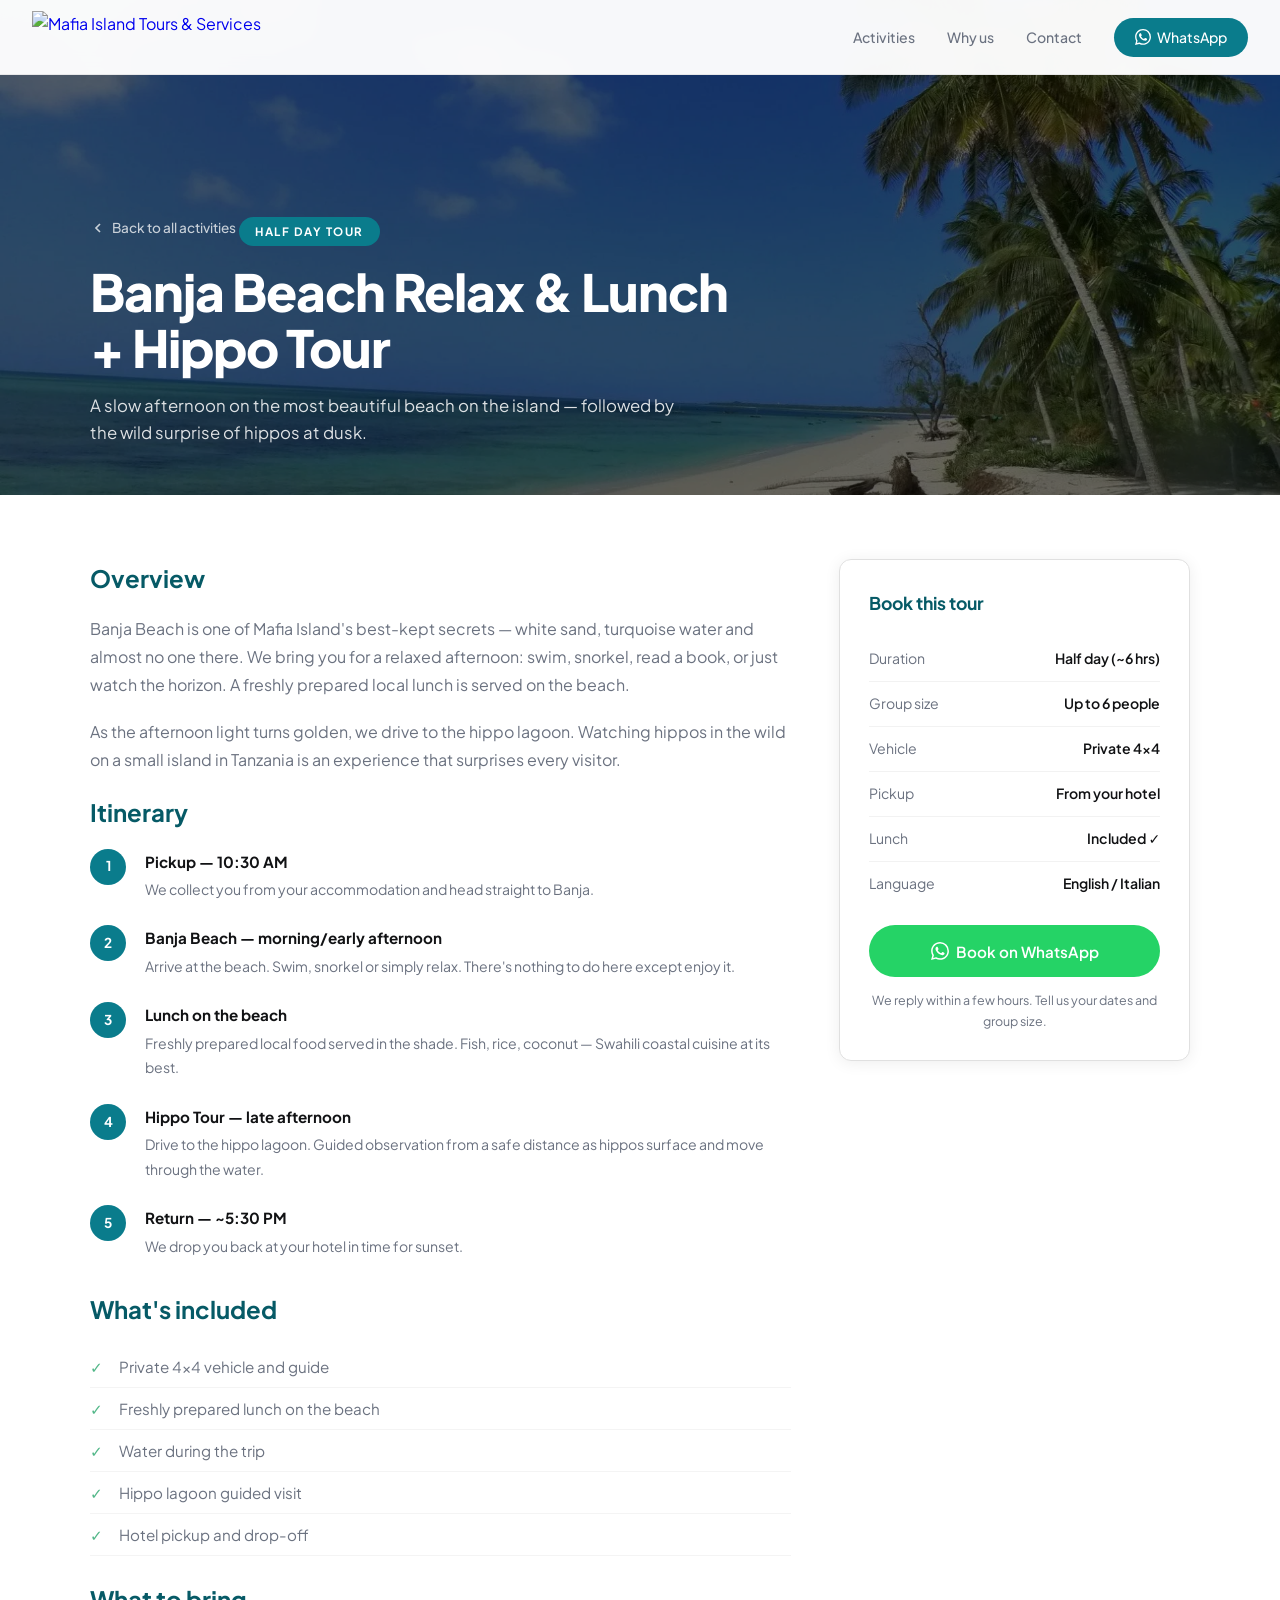
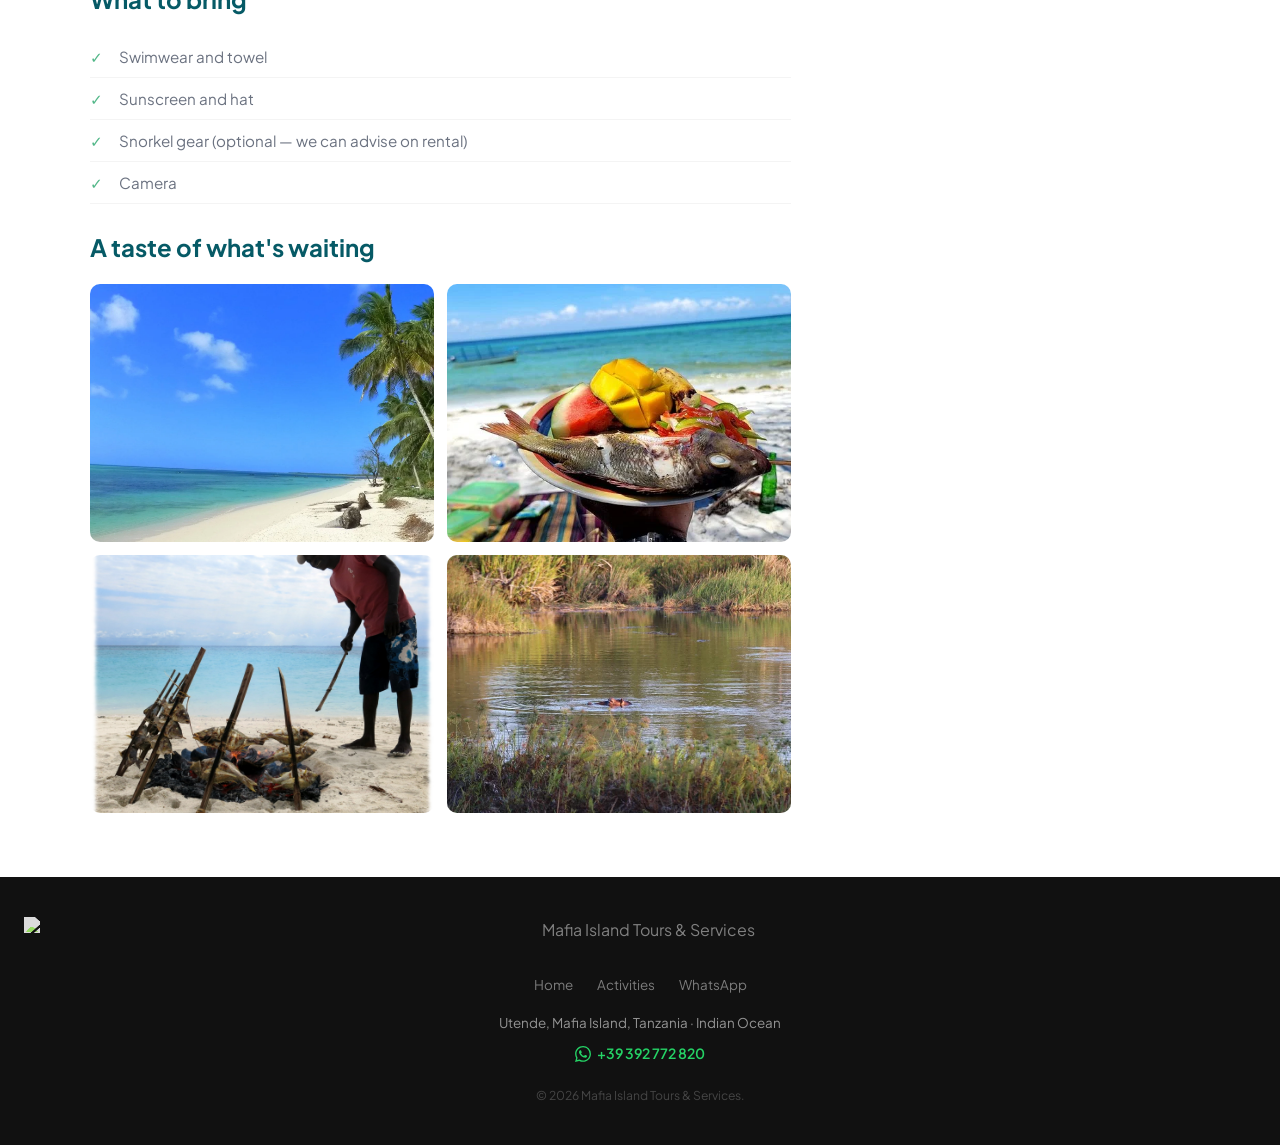
==== banja-beach.html @ 76e0947b "Initial site — Mafia Island Tours & Services" ====
<!DOCTYPE html>
<html lang="en">
<head>
  <meta charset="UTF-8"/>
  <meta name="viewport" content="width=device-width, initial-scale=1.0"/>
  <title>Banja Beach Relax & Lunch + Hippo Tour — Mafia Island Tours & Services</title>
  <meta name="description" content="Half day at Banja Beach with lunch and hippo tour on Mafia Island, Tanzania."/>
  <link rel="stylesheet" href="style.css"/>
</head>
<body>

  <nav id="mainNav">
    <a href="index.html" class="nav-logo"><img src="logo.webp" alt="Mafia Island Tours & Services"/></a>
    <ul class="nav-links" id="navLinks">
      <li><a href="index.html#activities">Activities</a></li>
      <li><a href="index.html#why">Why us</a></li>
      <li><a href="index.html#contact">Contact</a></li>
      <li><a href="https://wa.me/39392772820" target="_blank" class="cta">
        <svg width="16" height="16" viewBox="0 0 24 24" fill="currentColor"><path d="M17.472 14.382c-.297-.149-1.758-.867-2.03-.967-.273-.099-.471-.148-.67.15-.197.297-.767.966-.94 1.164-.173.199-.347.223-.644.075-.297-.15-1.255-.463-2.39-1.475-.883-.788-1.48-1.761-1.653-2.059-.173-.297-.018-.458.13-.606.134-.133.298-.347.446-.52.149-.174.198-.298.298-.497.099-.198.05-.371-.025-.52-.075-.149-.669-1.612-.916-2.207-.242-.579-.487-.5-.669-.51-.173-.008-.371-.01-.57-.01-.198 0-.52.074-.792.372-.272.297-1.04 1.016-1.04 2.479 0 1.462 1.065 2.875 1.213 3.074.149.198 2.096 3.2 5.077 4.487.709.306 1.262.489 1.694.625.712.227 1.36.195 1.871.118.571-.085 1.758-.719 2.006-1.413.248-.694.248-1.289.173-1.413-.074-.124-.272-.198-.57-.347m-5.421 7.403h-.004a9.87 9.87 0 01-5.031-1.378l-.361-.214-3.741.982.998-3.648-.235-.374a9.86 9.86 0 01-1.51-5.26c.001-5.45 4.436-9.884 9.888-9.884 2.64 0 5.122 1.03 6.988 2.898a9.825 9.825 0 012.893 6.994c-.003 5.45-4.437 9.884-9.885 9.884m8.413-18.297A11.815 11.815 0 0012.05 0C5.495 0 .16 5.335.157 11.892c0 2.096.547 4.142 1.588 5.945L.057 24l6.305-1.654a11.882 11.882 0 005.683 1.448h.005c6.554 0 11.89-5.335 11.893-11.893a11.821 11.821 0 00-3.48-8.413z"/></svg>
        WhatsApp
      </a></li>
    </ul>
    <button class="hamburger" id="hamburger" aria-label="Menu"><span></span><span></span><span></span></button>
  </nav>

  <div class="detail-hero">
    <div class="detail-hero-bg" style="background-image: url('images/banja-beach.webp');"></div>
    <div class="detail-hero-content container">
      <a href="index.html" class="back-link">
        <svg width="16" height="16" viewBox="0 0 24 24" fill="none" stroke="currentColor" stroke-width="2.5"><polyline points="15 18 9 12 15 6"/></svg>
        Back to all activities
      </a>
      <div class="detail-tag">Half Day Tour</div>
      <h1>Banja Beach Relax & Lunch<br/>+ Hippo Tour</h1>
      <p>A slow afternoon on the most beautiful beach on the island — followed by the wild surprise of hippos at dusk.</p>
    </div>
  </div>

  <div class="detail-body">
    <div class="container">
      <div class="detail-grid">
        <div class="detail-main">

          <h2>Overview</h2>
          <p>Banja Beach is one of Mafia Island's best-kept secrets — white sand, turquoise water and almost no one there. We bring you for a relaxed afternoon: swim, snorkel, read a book, or just watch the horizon. A freshly prepared local lunch is served on the beach.</p>
          <p>As the afternoon light turns golden, we drive to the hippo lagoon. Watching hippos in the wild on a small island in Tanzania is an experience that surprises every visitor.</p>

          <h2>Itinerary</h2>
          <div class="itinerary">
            <div class="itinerary-step">
              <div class="step-num">1</div>
              <div class="step-content">
                <h4>Pickup — 10:30 AM</h4>
                <p>We collect you from your accommodation and head straight to Banja.</p>
              </div>
            </div>
            <div class="itinerary-step">
              <div class="step-num">2</div>
              <div class="step-content">
                <h4>Banja Beach — morning/early afternoon</h4>
                <p>Arrive at the beach. Swim, snorkel or simply relax. There's nothing to do here except enjoy it.</p>
              </div>
            </div>
            <div class="itinerary-step">
              <div class="step-num">3</div>
              <div class="step-content">
                <h4>Lunch on the beach</h4>
                <p>Freshly prepared local food served in the shade. Fish, rice, coconut — Swahili coastal cuisine at its best.</p>
              </div>
            </div>
            <div class="itinerary-step">
              <div class="step-num">4</div>
              <div class="step-content">
                <h4>Hippo Tour — late afternoon</h4>
                <p>Drive to the hippo lagoon. Guided observation from a safe distance as hippos surface and move through the water.</p>
              </div>
            </div>
            <div class="itinerary-step">
              <div class="step-num">5</div>
              <div class="step-content">
                <h4>Return — ~5:30 PM</h4>
                <p>We drop you back at your hotel in time for sunset.</p>
              </div>
            </div>
          </div>

          <h2>What's included</h2>
          <ul>
            <li>Private 4×4 vehicle and guide</li>
            <li>Freshly prepared lunch on the beach</li>
            <li>Water during the trip</li>
            <li>Hippo lagoon guided visit</li>
            <li>Hotel pickup and drop-off</li>
          </ul>

          <h2>What to bring</h2>
          <ul>
            <li>Swimwear and towel</li>
            <li>Sunscreen and hat</li>
            <li>Snorkel gear (optional — we can advise on rental)</li>
            <li>Camera</li>
          </ul>

          <h2>A taste of what's waiting</h2>
          <div style="display:grid; grid-template-columns:1fr 1fr; gap:0.8rem; margin-top:1rem;">
            <img src="images/banja-beach.webp" alt="Banja Beach" style="width:100%; border-radius:10px; object-fit:cover; aspect-ratio:4/3;"/>
            <img src="images/lunch-plate.webp" alt="Fresh lunch on the beach" style="width:100%; border-radius:10px; object-fit:cover; aspect-ratio:4/3;"/>
            <img src="images/beach-lunch-man.webp" alt="Fish grilled on the beach" style="width:100%; border-radius:10px; object-fit:cover; aspect-ratio:4/3;"/>
            <img src="images/hippos-lagoon.webp" alt="Hippos in the lagoon" style="width:100%; border-radius:10px; object-fit:cover; aspect-ratio:4/3;"/>
          </div>
        </div>

        <div>
          <div class="booking-box">
            <h3>Book this tour</h3>
            <div class="info-row"><span class="info-label">Duration</span><span class="info-value">Half day (~6 hrs)</span></div>
            <div class="info-row"><span class="info-label">Group size</span><span class="info-value">Up to 6 people</span></div>
            <div class="info-row"><span class="info-label">Vehicle</span><span class="info-value">Private 4×4</span></div>
            <div class="info-row"><span class="info-label">Pickup</span><span class="info-value">From your hotel</span></div>
            <div class="info-row"><span class="info-label">Lunch</span><span class="info-value">Included ✓</span></div>
            <div class="info-row"><span class="info-label">Language</span><span class="info-value">English / Italian</span></div>
            <a href="https://wa.me/39392772820?text=Hi!%20I'm%20interested%20in%20the%20Banja%20Beach%20Relax%20%26%20Lunch%20%2B%20Hippo%20Tour.%20Can%20you%20give%20me%20more%20info?" target="_blank" class="btn btn-whatsapp">
              <svg width="18" height="18" viewBox="0 0 24 24" fill="currentColor"><path d="M17.472 14.382c-.297-.149-1.758-.867-2.03-.967-.273-.099-.471-.148-.67.15-.197.297-.767.966-.94 1.164-.173.199-.347.223-.644.075-.297-.15-1.255-.463-2.39-1.475-.883-.788-1.48-1.761-1.653-2.059-.173-.297-.018-.458.13-.606.134-.133.298-.347.446-.52.149-.174.198-.298.298-.497.099-.198.05-.371-.025-.52-.075-.149-.669-1.612-.916-2.207-.242-.579-.487-.5-.669-.51-.173-.008-.371-.01-.57-.01-.198 0-.52.074-.792.372-.272.297-1.04 1.016-1.04 2.479 0 1.462 1.065 2.875 1.213 3.074.149.198 2.096 3.2 5.077 4.487.709.306 1.262.489 1.694.625.712.227 1.36.195 1.871.118.571-.085 1.758-.719 2.006-1.413.248-.694.248-1.289.173-1.413-.074-.124-.272-.198-.57-.347m-5.421 7.403h-.004a9.87 9.87 0 01-5.031-1.378l-.361-.214-3.741.982.998-3.648-.235-.374a9.86 9.86 0 01-1.51-5.26c.001-5.45 4.436-9.884 9.888-9.884 2.64 0 5.122 1.03 6.988 2.898a9.825 9.825 0 012.893 6.994c-.003 5.45-4.437 9.884-9.885 9.884m8.413-18.297A11.815 11.815 0 0012.05 0C5.495 0 .16 5.335.157 11.892c0 2.096.547 4.142 1.588 5.945L.057 24l6.305-1.654a11.882 11.882 0 005.683 1.448h.005c6.554 0 11.89-5.335 11.893-11.893a11.821 11.821 0 00-3.48-8.413z"/></svg>
              Book on WhatsApp
            </a>
            <p class="booking-note">We reply within a few hours. Tell us your dates and group size.</p>
          </div>
        </div>
      </div>
    </div>
  </div>

  <footer>
    <img src="logo.webp" alt="Mafia Island Tours & Services" class="footer-logo"/>
    <div class="footer-links">
      <a href="index.html">Home</a>
      <a href="index.html#activities">Activities</a>
      <a href="https://wa.me/39392772820" target="_blank">WhatsApp</a>
    </div>
    <p>Utende, Mafia Island, Tanzania · Indian Ocean</p>
    <a href="https://wa.me/39392772820" target="_blank" class="footer-wa">
      <svg width="16" height="16" viewBox="0 0 24 24" fill="currentColor"><path d="M17.472 14.382c-.297-.149-1.758-.867-2.03-.967-.273-.099-.471-.148-.67.15-.197.297-.767.966-.94 1.164-.173.199-.347.223-.644.075-.297-.15-1.255-.463-2.39-1.475-.883-.788-1.48-1.761-1.653-2.059-.173-.297-.018-.458.13-.606.134-.133.298-.347.446-.52.149-.174.198-.298.298-.497.099-.198.05-.371-.025-.52-.075-.149-.669-1.612-.916-2.207-.242-.579-.487-.5-.669-.51-.173-.008-.371-.01-.57-.01-.198 0-.52.074-.792.372-.272.297-1.04 1.016-1.04 2.479 0 1.462 1.065 2.875 1.213 3.074.149.198 2.096 3.2 5.077 4.487.709.306 1.262.489 1.694.625.712.227 1.36.195 1.871.118.571-.085 1.758-.719 2.006-1.413.248-.694.248-1.289.173-1.413-.074-.124-.272-.198-.57-.347m-5.421 7.403h-.004a9.87 9.87 0 01-5.031-1.378l-.361-.214-3.741.982.998-3.648-.235-.374a9.86 9.86 0 01-1.51-5.26c.001-5.45 4.436-9.884 9.888-9.884 2.64 0 5.122 1.03 6.988 2.898a9.825 9.825 0 012.893 6.994c-.003 5.45-4.437 9.884-9.885 9.884m8.413-18.297A11.815 11.815 0 0012.05 0C5.495 0 .16 5.335.157 11.892c0 2.096.547 4.142 1.588 5.945L.057 24l6.305-1.654a11.882 11.882 0 005.683 1.448h.005c6.554 0 11.89-5.335 11.893-11.893a11.821 11.821 0 00-3.48-8.413z"/></svg>
      +39 392 772 820
    </a>
    <p style="margin-top:1rem; font-size:0.76rem; opacity:0.4;">© 2026 Mafia Island Tours & Services.</p>
  </footer>

  <script>
    window.addEventListener('scroll', () => {
      document.getElementById('mainNav').classList.toggle('scrolled', window.scrollY > 10);
    });
    document.getElementById('hamburger').addEventListener('click', () => {
      document.getElementById('navLinks').classList.toggle('open');
    });
  </script>
</body>
</html>
---- style.css ----
/* ===========================
   Mafia Island Tours & Services
   Shared Stylesheet — v2 (Neometric / clean)
   =========================== */

@import url('https://fonts.googleapis.com/css2?family=Plus+Jakarta+Sans:ital,wght@0,300;0,400;0,500;0,600;0,700;0,800;1,400&display=swap');

*, *::before, *::after { box-sizing: border-box; margin: 0; padding: 0; }

:root {
  --ocean:       #0a7c8c;
  --ocean-dark:  #065a66;
  --ocean-light: #e0f4f6;
  --leaf:        #2d6a4f;
  --leaf-light:  #52b788;
  --sand:        #f7f2eb;
  --sand-dark:   #eedcc6;
  --text:        #111214;
  --muted:       #6b7280;
  --border:      #e5e7eb;
  --white:       #ffffff;
  --radius:      12px;
  --shadow:      0 2px 16px rgba(0,0,0,0.07);
  --shadow-hover:0 8px 32px rgba(0,0,0,0.13);
}

html { scroll-behavior: smooth; }

body {
  font-family: 'Plus Jakarta Sans', 'Neometric', 'DM Sans', system-ui, -apple-system, sans-serif;
  color: var(--text);
  background: var(--white);
  line-height: 1.65;
  -webkit-font-smoothing: antialiased;
}

/* ── NAV ── */
nav {
  position: fixed;
  top: 0; left: 0; right: 0;
  z-index: 200;
  display: flex;
  align-items: center;
  justify-content: space-between;
  padding: 0.7rem 2rem;
  background: rgba(255,255,255,0.97);
  backdrop-filter: blur(10px);
  border-bottom: 1px solid rgba(0,0,0,0.07);
  transition: box-shadow 0.3s;
}
nav.scrolled { box-shadow: 0 2px 20px rgba(0,0,0,0.09); }

.nav-logo { display: flex; align-items: center; text-decoration: none; }
.nav-logo img { height: 52px; width: auto; }

.nav-links {
  display: flex;
  gap: 2rem;
  list-style: none;
  align-items: center;
}
.nav-links a {
  text-decoration: none;
  color: var(--muted);
  font-size: 0.88rem;
  font-weight: 500;
  transition: color 0.2s;
}
.nav-links a:hover { color: var(--ocean); }
.nav-links .cta {
  background: var(--ocean);
  color: var(--white) !important;
  padding: 0.5rem 1.3rem;
  border-radius: 50px;
  display: flex;
  align-items: center;
  gap: 0.4rem;
}
.nav-links .cta:hover { background: var(--ocean-dark) !important; }

.hamburger {
  display: none;
  flex-direction: column;
  gap: 5px;
  cursor: pointer;
  background: none;
  border: none;
  padding: 4px;
}
.hamburger span {
  display: block;
  width: 24px; height: 2px;
  background: var(--text);
  border-radius: 2px;
  transition: all 0.3s;
}

/* ── HERO ── */
.hero {
  min-height: 100vh;
  display: flex;
  align-items: center;
  justify-content: center;
  text-align: center;
  padding: 7rem 1.5rem 4rem;
  position: relative;
  overflow: hidden;
}
.hero-bg {
  position: absolute;
  inset: 0;
  background-size: cover;
  background-position: center;
  filter: brightness(0.45);
  z-index: 0;
}
.hero-content { position: relative; z-index: 1; max-width: 760px; color: var(--white); }
.hero-badge {
  display: inline-flex;
  align-items: center;
  gap: 0.4rem;
  background: rgba(255,255,255,0.15);
  border: 1px solid rgba(255,255,255,0.3);
  backdrop-filter: blur(6px);
  padding: 0.35rem 1rem;
  border-radius: 50px;
  font-size: 0.78rem;
  font-weight: 700;
  letter-spacing: 1.5px;
  text-transform: uppercase;
  margin-bottom: 1.5rem;
}
.hero h1 {
  font-size: clamp(2.4rem, 6vw, 4.2rem);
  font-weight: 800;
  line-height: 1.08;
  letter-spacing: -1.5px;
  margin-bottom: 1.2rem;
}
.hero h1 em { font-style: normal; color: #7dd3c8; }
.hero p {
  font-size: clamp(1rem, 2.5vw, 1.18rem);
  opacity: 0.88;
  max-width: 580px;
  margin: 0 auto 2.5rem;
}
.hero-buttons {
  display: flex; gap: 1rem; justify-content: center; flex-wrap: wrap;
}

/* ── BUTTONS ── */
.btn {
  display: inline-flex;
  align-items: center;
  gap: 0.45rem;
  padding: 0.85rem 2rem;
  border-radius: 50px;
  font-weight: 600;
  font-size: 0.95rem;
  text-decoration: none;
  transition: all 0.22s;
  cursor: pointer;
  border: none;
  font-family: inherit;
}
.btn-primary { background: var(--ocean); color: var(--white); }
.btn-primary:hover { background: var(--ocean-dark); transform: translateY(-2px); box-shadow: 0 8px 20px rgba(10,124,140,0.35); }
.btn-whatsapp { background: #25D366; color: var(--white); }
.btn-whatsapp:hover { background: #1ebe5a; transform: translateY(-2px); box-shadow: 0 8px 20px rgba(37,211,102,0.35); }
.btn-outline-white {
  background: rgba(255,255,255,0.15);
  color: var(--white);
  border: 2px solid rgba(255,255,255,0.55);
  backdrop-filter: blur(4px);
}
.btn-outline-white:hover { background: rgba(255,255,255,0.28); }
.btn-outline { background: transparent; color: var(--ocean); border: 2px solid var(--ocean); }
.btn-outline:hover { background: var(--ocean); color: var(--white); }

/* ── SECTIONS ── */
section { padding: 5rem 1.5rem; }
.container { max-width: 1100px; margin: 0 auto; }
.section-label {
  font-size: 0.73rem;
  font-weight: 700;
  letter-spacing: 2.5px;
  text-transform: uppercase;
  color: var(--ocean);
  margin-bottom: 0.7rem;
}
.section-title {
  font-size: clamp(1.9rem, 4vw, 2.8rem);
  font-weight: 800;
  line-height: 1.15;
  letter-spacing: -0.5px;
  margin-bottom: 1rem;
}
.section-sub {
  color: var(--muted);
  font-size: 1.05rem;
  max-width: 540px;
  margin-bottom: 3rem;
}

/* ── ACTIVITY CARDS ── */
.activities-grid {
  display: grid;
  grid-template-columns: repeat(auto-fit, minmax(270px, 1fr));
  gap: 1.6rem;
}
.activity-card {
  border-radius: var(--radius);
  overflow: hidden;
  border: 1px solid #eaeaea;
  background: var(--white);
  box-shadow: var(--shadow);
  transition: transform 0.25s, box-shadow 0.25s;
  text-decoration: none;
  color: inherit;
  display: flex;
  flex-direction: column;
}
.activity-card:hover {
  transform: translateY(-6px);
  box-shadow: var(--shadow-hover);
}
.card-img {
  aspect-ratio: 16/10;
  overflow: hidden;
  position: relative;
}
.card-img img {
  width: 100%; height: 100%;
  object-fit: cover;
  display: block;
  transition: transform 0.4s;
}
.activity-card:hover .card-img img { transform: scale(1.07); }
.card-tag {
  position: absolute;
  top: 1rem; left: 1rem;
  background: var(--ocean);
  color: var(--white);
  font-size: 0.7rem;
  font-weight: 700;
  letter-spacing: 1px;
  text-transform: uppercase;
  padding: 0.25rem 0.8rem;
  border-radius: 50px;
}
.card-body {
  padding: 1.5rem;
  display: flex;
  flex-direction: column;
  flex: 1;
}
.card-body h3 {
  font-size: 1.12rem;
  font-weight: 700;
  margin-bottom: 0.6rem;
  line-height: 1.3;
}
.card-body p {
  font-size: 0.88rem;
  color: var(--muted);
  flex: 1;
  margin-bottom: 1.2rem;
}
.card-meta {
  display: flex;
  flex-wrap: wrap;
  gap: 0.8rem;
  font-size: 0.8rem;
  color: var(--muted);
  padding-top: 1rem;
  border-top: 1px solid #f0f0f0;
  margin-bottom: 1.2rem;
}
.card-meta span { display: flex; align-items: center; gap: 0.3rem; }
.card-cta {
  display: flex;
  align-items: center;
  justify-content: space-between;
  font-size: 0.88rem;
  font-weight: 600;
  color: var(--ocean);
}
.card-cta svg { transition: transform 0.2s; }
.activity-card:hover .card-cta svg { transform: translateX(4px); }

/* ── DETAIL PAGE HERO ── */
.detail-hero {
  min-height: 55vh;
  display: flex;
  align-items: flex-end;
  padding: 7rem 1.5rem 3rem;
  position: relative;
  overflow: hidden;
}
.detail-hero-bg {
  position: absolute;
  inset: 0;
  background-size: cover;
  background-position: center;
  filter: brightness(0.4);
}
.detail-hero-content {
  position: relative; z-index: 1;
  color: var(--white);
  max-width: 1100px;
  margin: 0 auto;
  width: 100%;
}
.back-link {
  display: inline-flex;
  align-items: center;
  gap: 0.4rem;
  color: rgba(255,255,255,0.75);
  text-decoration: none;
  font-size: 0.85rem;
  font-weight: 500;
  margin-bottom: 1.5rem;
  transition: color 0.2s;
}
.back-link:hover { color: var(--white); }
.detail-tag {
  display: inline-block;
  background: var(--ocean);
  color: var(--white);
  font-size: 0.72rem;
  font-weight: 700;
  letter-spacing: 1.5px;
  text-transform: uppercase;
  padding: 0.3rem 1rem;
  border-radius: 50px;
  margin-bottom: 1rem;
}
.detail-hero h1 {
  font-size: clamp(1.8rem, 5vw, 3.2rem);
  font-weight: 800;
  letter-spacing: -1px;
  line-height: 1.1;
  margin-bottom: 1rem;
}
.detail-hero p {
  font-size: 1.05rem;
  opacity: 0.85;
  max-width: 600px;
}

/* ── DETAIL BODY ── */
.detail-body { padding: 4rem 1.5rem; }
.detail-grid {
  display: grid;
  grid-template-columns: 2fr 1fr;
  gap: 3rem;
  align-items: start;
}
.detail-main h2 {
  font-size: 1.5rem;
  font-weight: 700;
  margin-bottom: 1rem;
  color: var(--ocean-dark);
}
.detail-main p { color: var(--muted); margin-bottom: 1.2rem; line-height: 1.75; }
.detail-main ul {
  list-style: none;
  margin-bottom: 1.5rem;
}
.detail-main ul li {
  padding: 0.5rem 0 0.5rem 1.8rem;
  position: relative;
  color: var(--muted);
  font-size: 0.95rem;
  border-bottom: 1px solid #f4f4f4;
}
.detail-main ul li::before {
  content: '✓';
  position: absolute;
  left: 0;
  color: var(--leaf-light);
  font-weight: 700;
}

/* Itinerary steps */
.itinerary { margin-bottom: 2rem; }
.itinerary-step {
  display: flex;
  gap: 1.2rem;
  margin-bottom: 1.5rem;
  align-items: flex-start;
}
.step-num {
  width: 36px; height: 36px;
  background: var(--ocean);
  color: var(--white);
  border-radius: 50%;
  display: flex;
  align-items: center;
  justify-content: center;
  font-size: 0.85rem;
  font-weight: 700;
  flex-shrink: 0;
}
.step-content h4 { font-size: 0.95rem; font-weight: 700; margin-bottom: 0.2rem; }
.step-content p { font-size: 0.88rem; color: var(--muted); margin: 0; }

/* Sidebar booking box */
.booking-box {
  background: var(--white);
  border: 1.5px solid #e0e0e0;
  border-radius: var(--radius);
  padding: 1.8rem;
  box-shadow: var(--shadow);
  position: sticky;
  top: 90px;
}
.booking-box h3 {
  font-size: 1.1rem;
  font-weight: 700;
  margin-bottom: 1.2rem;
  color: var(--ocean-dark);
}
.info-row {
  display: flex;
  justify-content: space-between;
  align-items: center;
  padding: 0.65rem 0;
  border-bottom: 1px solid #f2f2f2;
  font-size: 0.88rem;
}
.info-row:last-of-type { border-bottom: none; }
.info-label { color: var(--muted); }
.info-value { font-weight: 600; }
.booking-box .btn { width: 100%; justify-content: center; margin-top: 1.2rem; }
.booking-note {
  font-size: 0.78rem;
  color: var(--muted);
  text-align: center;
  margin-top: 0.8rem;
}

/* ── WHY US ── */
.why { background: var(--ocean-dark); color: var(--white); }
.why .section-label { color: var(--leaf-light); }
.why .section-title { color: var(--white); }
.why .section-sub { color: rgba(255,255,255,0.65); }
.why-grid {
  display: grid;
  grid-template-columns: repeat(auto-fit, minmax(200px, 1fr));
  gap: 1.5rem;
}
.why-item {
  text-align: center;
  padding: 2rem 1.2rem;
  background: rgba(255,255,255,0.06);
  border: 1px solid rgba(255,255,255,0.1);
  border-radius: var(--radius);
}
.why-icon {
  width: 48px; height: 48px;
  background: rgba(255,255,255,0.1);
  border: 1px solid rgba(255,255,255,0.15);
  border-radius: 12px;
  display: flex;
  align-items: center;
  justify-content: center;
  margin: 0 auto 1rem;
}
.why-icon svg { width: 22px; height: 22px; stroke: var(--leaf-light); fill: none; stroke-width: 1.8; }
.why-item h3 { font-size: 0.95rem; font-weight: 700; margin-bottom: 0.4rem; }
.why-item p { font-size: 0.85rem; color: rgba(255,255,255,0.6); }

/* ── FOOTER ── */
footer {
  background: #111;
  color: rgba(255,255,255,0.55);
  padding: 2.5rem 1.5rem;
  text-align: center;
}
footer .footer-logo { margin: 0 auto 0.8rem; display: block; height: 44px; width: auto; filter: brightness(2); opacity: 0.85; }
footer p { font-size: 0.84rem; }
.footer-links {
  display: flex;
  justify-content: center;
  gap: 1.5rem;
  margin: 0.8rem 0 1rem;
  flex-wrap: wrap;
}
.footer-links a {
  color: rgba(255,255,255,0.45);
  text-decoration: none;
  font-size: 0.84rem;
  transition: color 0.2s;
}
.footer-links a:hover { color: var(--white); }
.footer-wa {
  display: inline-flex;
  align-items: center;
  gap: 0.4rem;
  color: #25D366;
  text-decoration: none;
  font-size: 0.88rem;
  font-weight: 600;
  margin-top: 0.5rem;
}

/* ── MOBILE ── */
@media (max-width: 768px) {
  nav { padding: 0.7rem 1.2rem; }
  .nav-links {
    display: none;
    flex-direction: column;
    position: absolute;
    top: 64px; left: 0; right: 0;
    background: var(--white);
    padding: 1.5rem 1.5rem;
    border-bottom: 1px solid #eee;
    gap: 1.2rem;
    box-shadow: 0 8px 24px rgba(0,0,0,0.08);
  }
  .nav-links.open { display: flex; }
  .hamburger { display: flex; }
  section { padding: 3.5rem 1.2rem; }
  .detail-grid { grid-template-columns: 1fr; }
  .booking-box { position: static; }
  .activities-grid { grid-template-columns: 1fr; }
  .hero h1 { letter-spacing: -0.5px; }
}
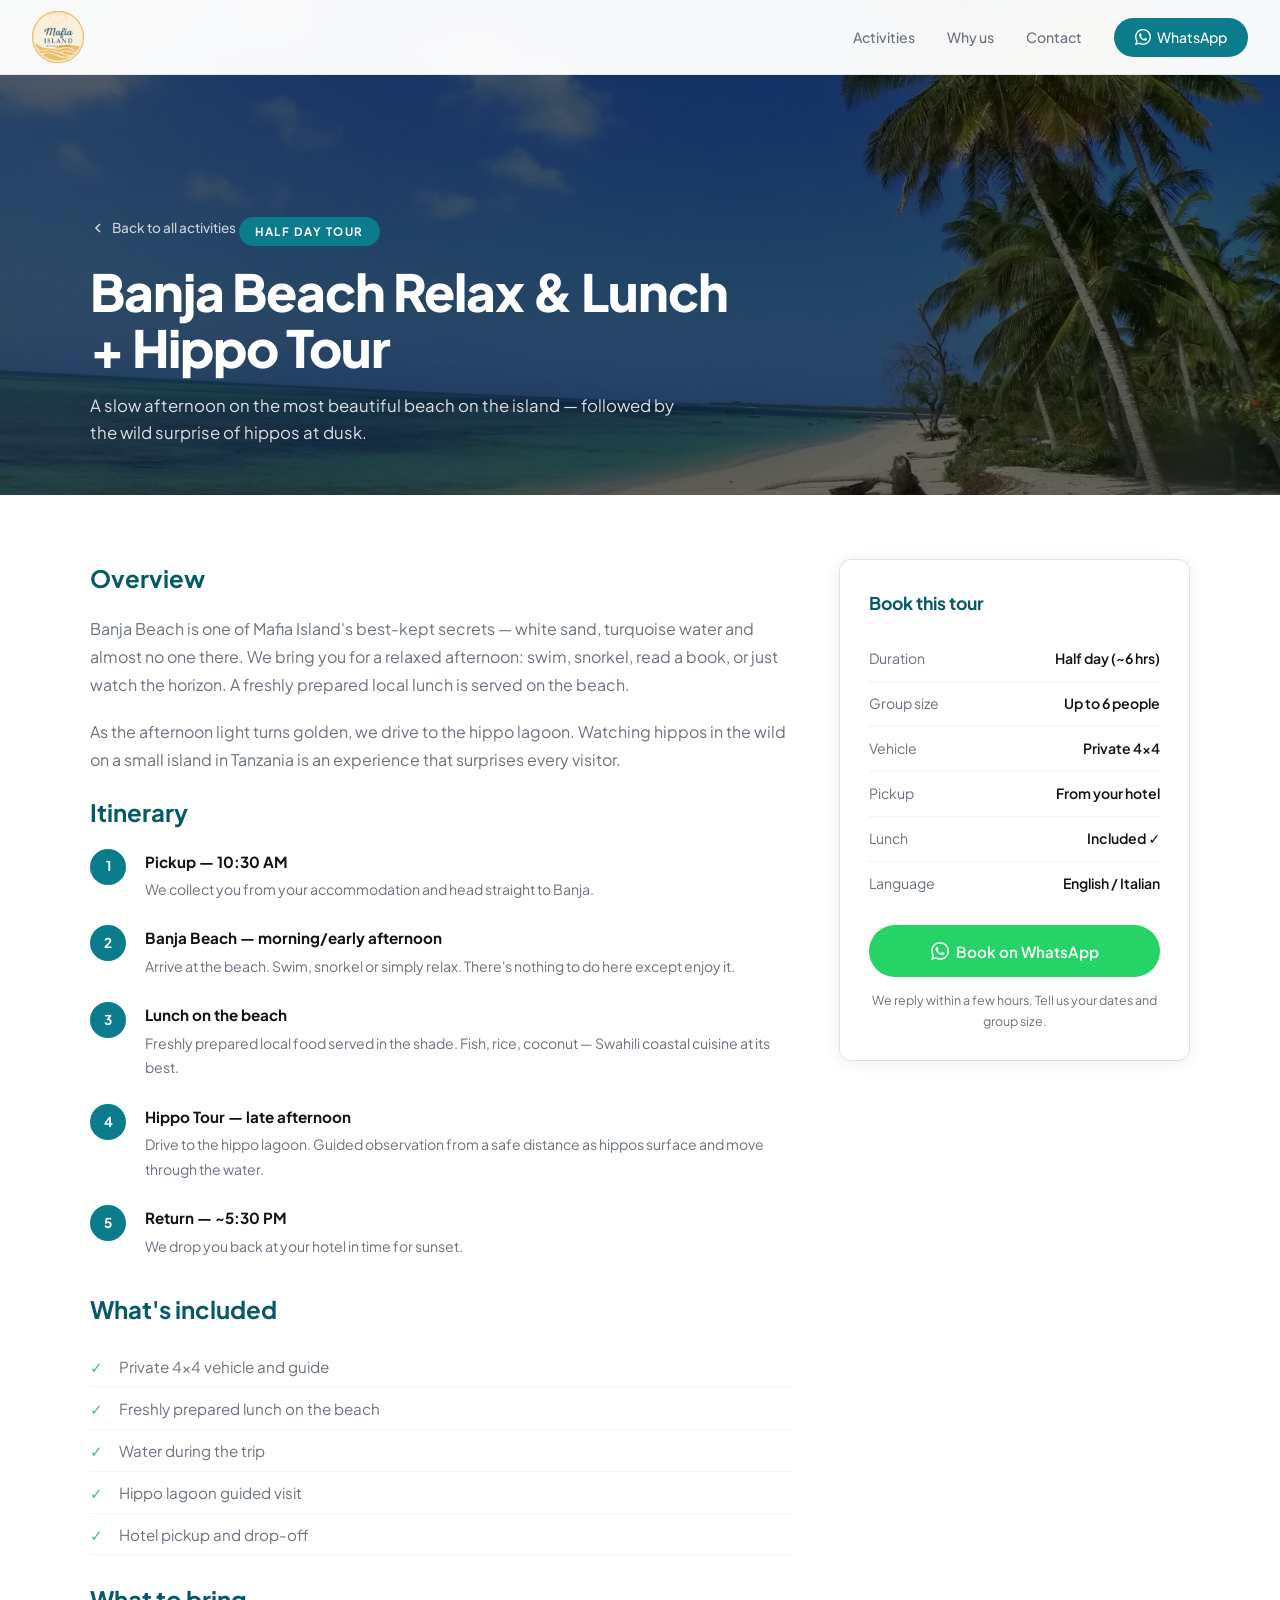
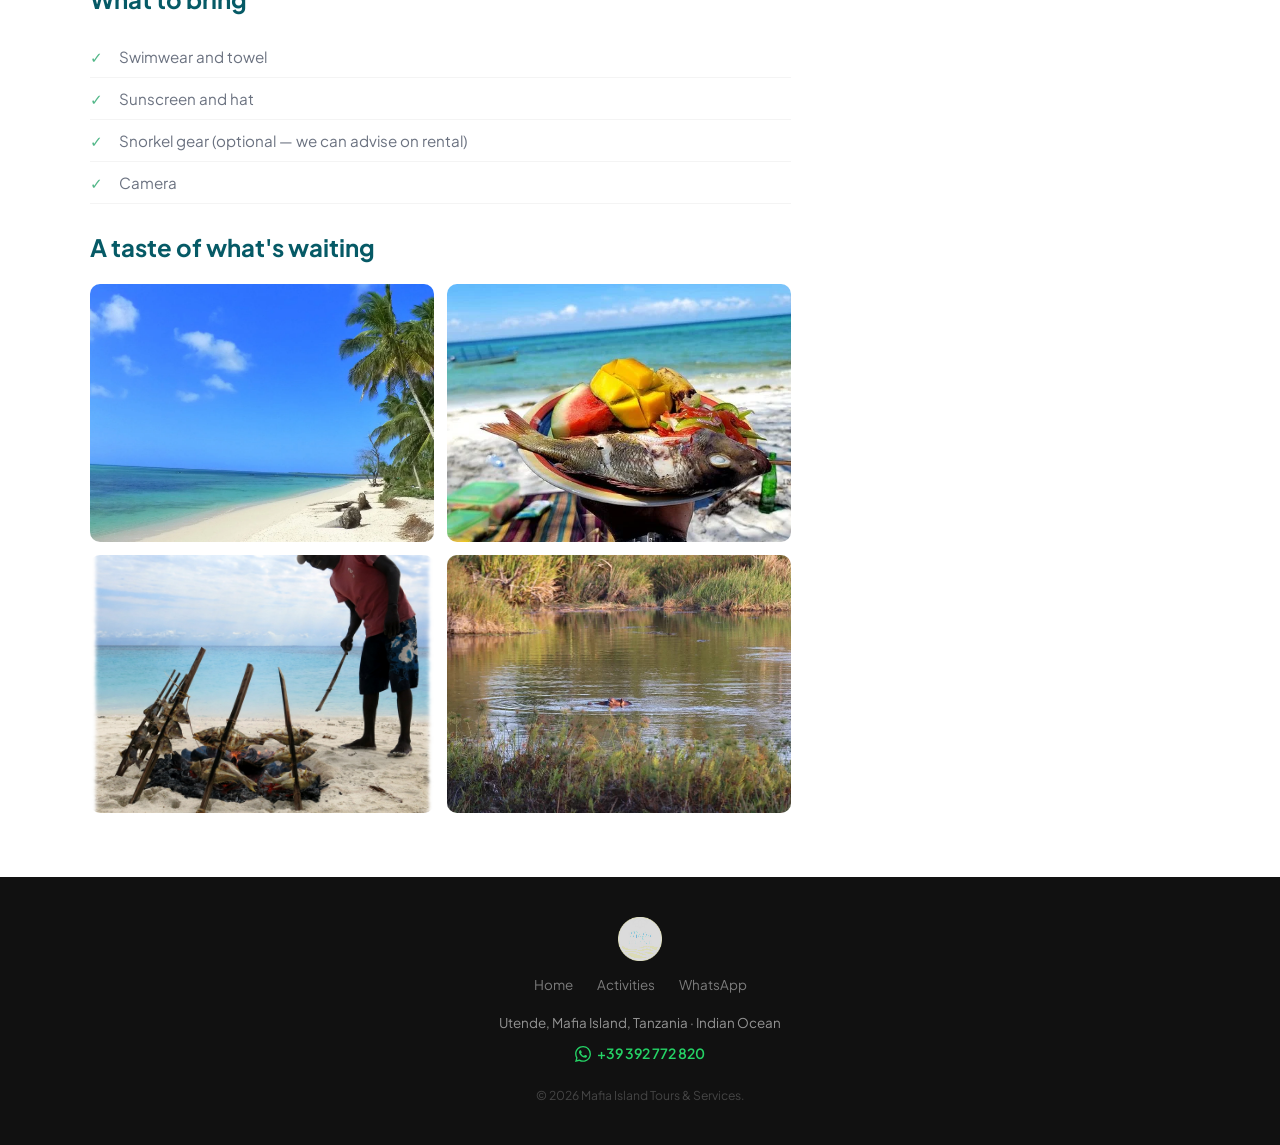
==== commit bf2005f5: "Fix logo path and map mobile size" ====
--- a/banja-beach.html
+++ b/banja-beach.html
@@ -10,7 +10,7 @@
 <body>
 
   <nav id="mainNav">
-    <a href="index.html" class="nav-logo"><img src="logo.webp" alt="Mafia Island Tours & Services"/></a>
+    <a href="index.html" class="nav-logo"><img src="images/logo.webp" alt="Mafia Island Tours & Services"/></a>
     <ul class="nav-links" id="navLinks">
       <li><a href="index.html#activities">Activities</a></li>
       <li><a href="index.html#why">Why us</a></li>
@@ -131,7 +131,7 @@
   </div>
 
   <footer>
-    <img src="logo.webp" alt="Mafia Island Tours & Services" class="footer-logo"/>
+    <img src="images/logo.webp" alt="Mafia Island Tours & Services" class="footer-logo"/>
     <div class="footer-links">
       <a href="index.html">Home</a>
       <a href="index.html#activities">Activities</a>
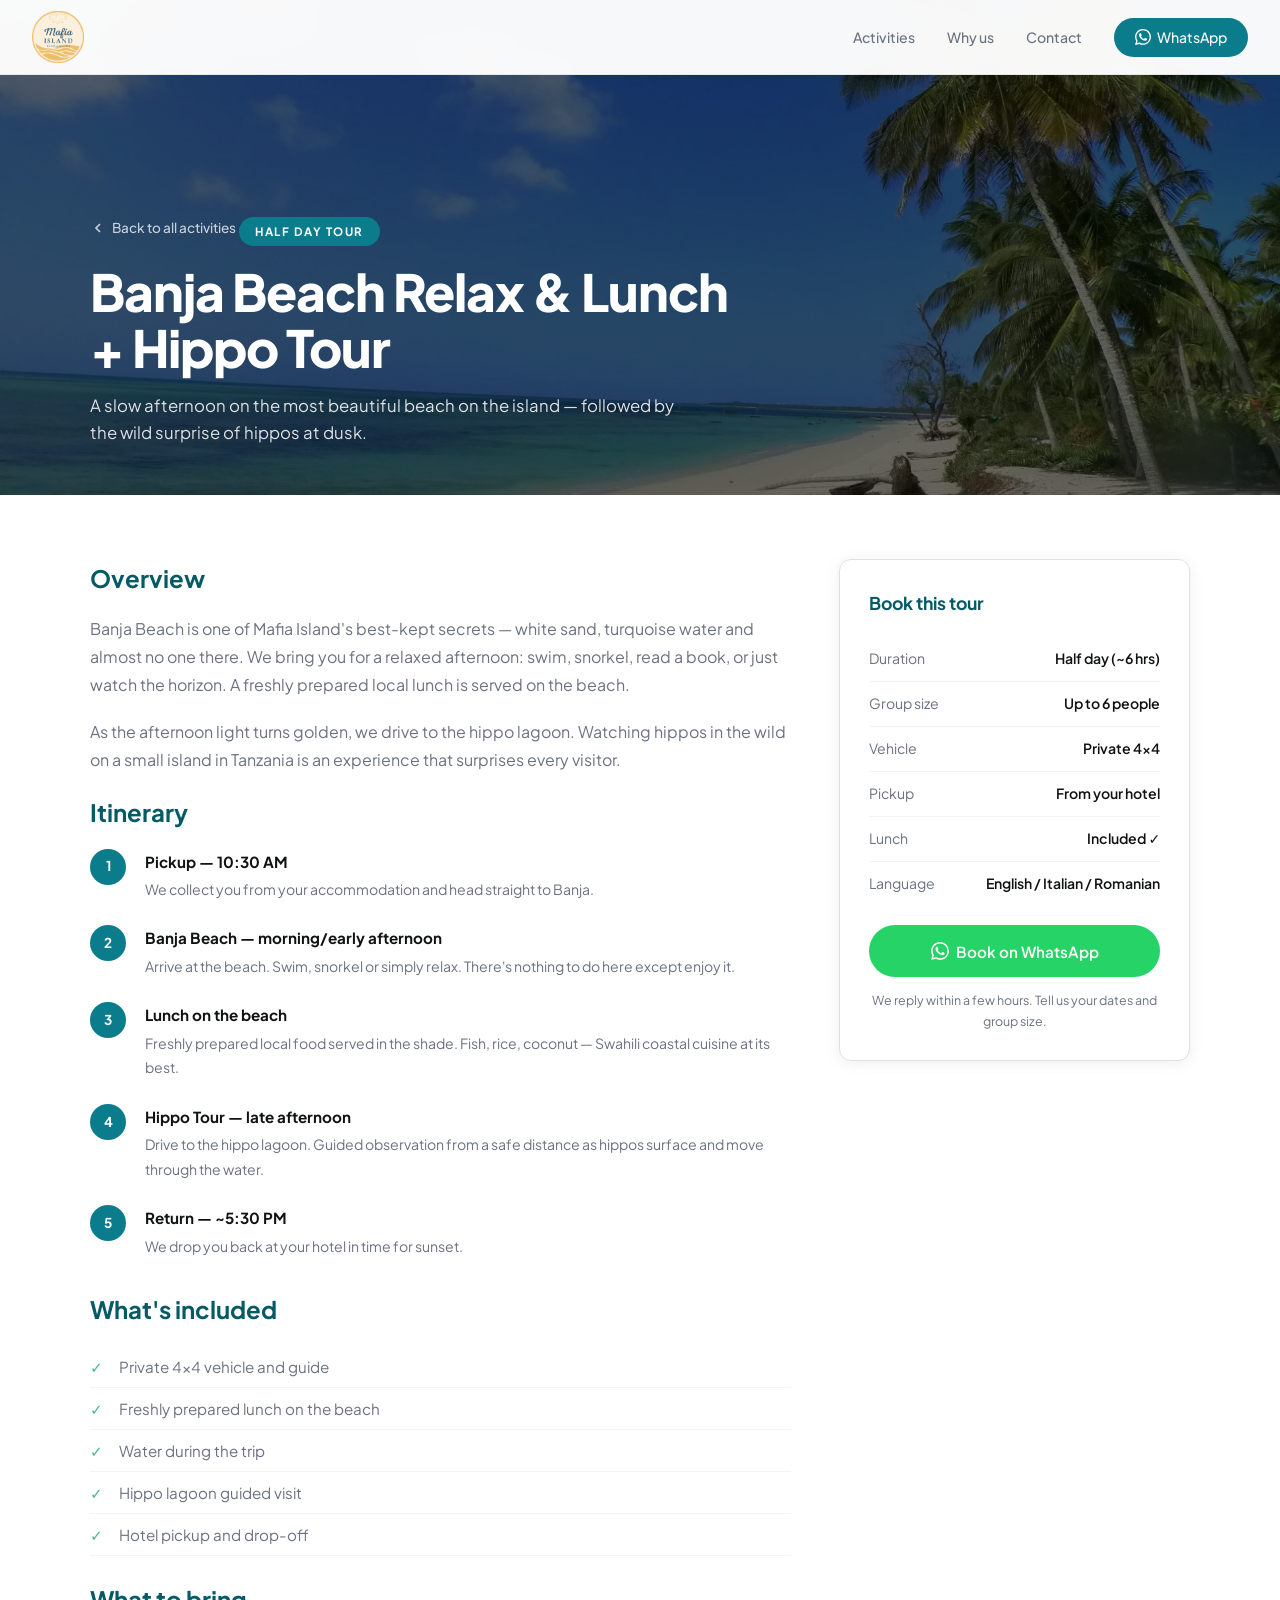
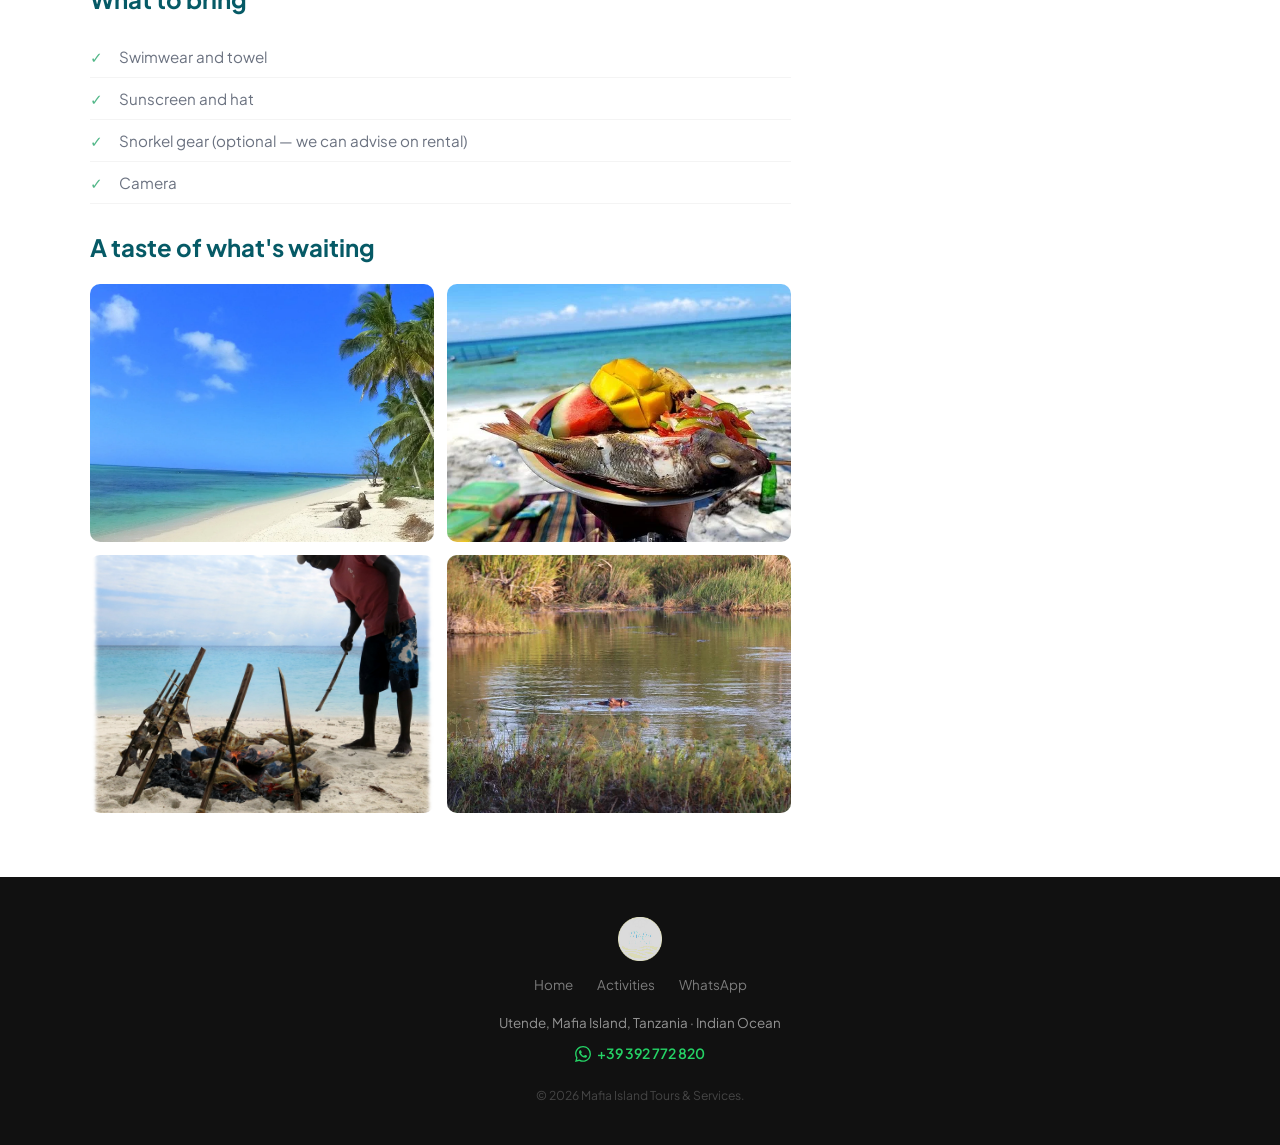
==== commit f8f67f8b: "Add car1/car2 photos to taxi service vehicle section" ====
--- a/banja-beach.html
+++ b/banja-beach.html
@@ -118,7 +118,7 @@
             <div class="info-row"><span class="info-label">Vehicle</span><span class="info-value">Private 4×4</span></div>
             <div class="info-row"><span class="info-label">Pickup</span><span class="info-value">From your hotel</span></div>
             <div class="info-row"><span class="info-label">Lunch</span><span class="info-value">Included ✓</span></div>
-            <div class="info-row"><span class="info-label">Language</span><span class="info-value">English / Italian</span></div>
+            <div class="info-row"><span class="info-label">Language</span><span class="info-value">English / Italian / Romanian</span></div>
             <a href="https://wa.me/39392772820?text=Hi!%20I'm%20interested%20in%20the%20Banja%20Beach%20Relax%20%26%20Lunch%20%2B%20Hippo%20Tour.%20Can%20you%20give%20me%20more%20info?" target="_blank" class="btn btn-whatsapp">
               <svg width="18" height="18" viewBox="0 0 24 24" fill="currentColor"><path d="M17.472 14.382c-.297-.149-1.758-.867-2.03-.967-.273-.099-.471-.148-.67.15-.197.297-.767.966-.94 1.164-.173.199-.347.223-.644.075-.297-.15-1.255-.463-2.39-1.475-.883-.788-1.48-1.761-1.653-2.059-.173-.297-.018-.458.13-.606.134-.133.298-.347.446-.52.149-.174.198-.298.298-.497.099-.198.05-.371-.025-.52-.075-.149-.669-1.612-.916-2.207-.242-.579-.487-.5-.669-.51-.173-.008-.371-.01-.57-.01-.198 0-.52.074-.792.372-.272.297-1.04 1.016-1.04 2.479 0 1.462 1.065 2.875 1.213 3.074.149.198 2.096 3.2 5.077 4.487.709.306 1.262.489 1.694.625.712.227 1.36.195 1.871.118.571-.085 1.758-.719 2.006-1.413.248-.694.248-1.289.173-1.413-.074-.124-.272-.198-.57-.347m-5.421 7.403h-.004a9.87 9.87 0 01-5.031-1.378l-.361-.214-3.741.982.998-3.648-.235-.374a9.86 9.86 0 01-1.51-5.26c.001-5.45 4.436-9.884 9.888-9.884 2.64 0 5.122 1.03 6.988 2.898a9.825 9.825 0 012.893 6.994c-.003 5.45-4.437 9.884-9.885 9.884m8.413-18.297A11.815 11.815 0 0012.05 0C5.495 0 .16 5.335.157 11.892c0 2.096.547 4.142 1.588 5.945L.057 24l6.305-1.654a11.882 11.882 0 005.683 1.448h.005c6.554 0 11.89-5.335 11.893-11.893a11.821 11.821 0 00-3.48-8.413z"/></svg>
               Book on WhatsApp
